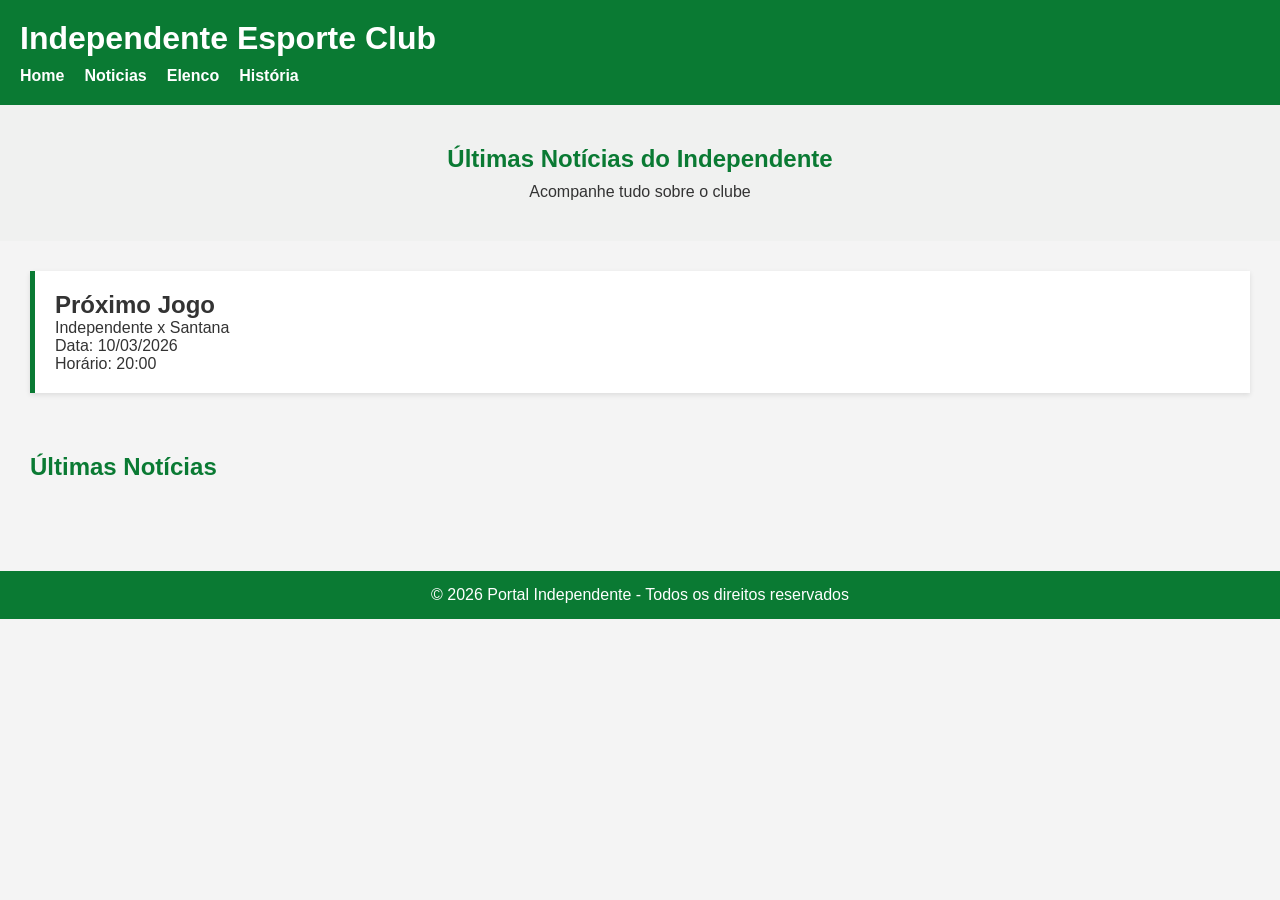
==== pages/index.html @ 354310a4 "estrutura html da pagina de elenco feita" ====
<!DOCTYPE html>
<html lang="pt-br">
<head>
    <meta charset="UTF-8">
    <meta name="viewport" content="width=device-width, initial-scale=1.0">
    <link rel="stylesheet" href="/css/style.css">
    <title>Portal Independente</title>
</head>
<body>
    <header>
        <div class="logo">
            <h1>Independente Esporte Club</h1>
        </div>

        <nav>
            <ul>
                <li><a href="index.html">Home</a></li>
                <li><a href="noticias.html">Noticias</a></li>
                <li><a href="elenco.html">Elenco</a></li>
                <li><a href="historia.html">História</a></li>
            </ul>
        </nav>
    </header>

    <section class="banner">
        <h2>Últimas Notícias do Independente</h2>
        <p>Acompanhe tudo sobre o clube</p>
    </section>

    <section class="proximo-jogo">
        <h2>Próximo Jogo</h2>
        <p>Independente x Santana</p>
        <p>Data: 10/03/2026</p>
        <p>Horário: 20:00</p>
    </section>

    <section class="noticias">
        <h2>Últimas Notícias</h2>

        <div id="container-noticias">
            <!-- Aki o JavaScript vai inserir as notícias -->
        </div>
    </section>

    <footer>
        <p>&copy; 2026 Portal Independente - Todos os direitos reservados</p>
    </footer>
</body>
</html>
---- css/style.css ----
* {
    margin: 0px;
    padding: 0px;
    box-sizing: border-box;
}

body {
    font-family: Arial, Helvetica, sans-serif;
    background-color: #f4f4f4;
    color: #333;
}

header {
    background-color: #0a7a33;
    color: #ffff;
    padding: 20px;
}

header h1 {
    margin-bottom: 10px;
}

nav ul {
    list-style: none;
    display: flex;
    gap: 20px;
}

nav a {
    text-decoration: none;
    color: #ffff;
    font-weight: bold;
}

nav a:hover {
    text-decoration: underline;
}

.banner {
    background-color: #e5ebe649;
    padding: 40px;
    text-align: center;
}

.banner h2 {
    color: #0a7a33;
    margin-bottom: 10px;
}

.proximo-jogo {
    background-color: #ffff;
    margin: 30px;
    padding: 20px;
    border-left: 5px solid #0a7a33;
    box-shadow: 0 2px 5px rgba(0,0,0,0.1);
}

.proximo-jogo:hover {
    border-left: 20px solid #0a7a33;
    transition: 0.3s;
}

.noticias {
    padding: 30px;
}

.noticias h2 {
    margin-bottom: 20px;
    color: #0a7a33;
}

#container-noticias {
    display: flex;
    gap: 20px;
    flex-wrap: wrap;
}

.card {
    background-color: #ffff;
    width: 300px;
    padding: 15px;
    border-radius: 8px;
    box-shadow: 0 2px 8px rgba(0,0,0,0.1);
    transition: 0.3s;
}

.card:hover {
    transform: translateY(-5px);
}

.card h3 {
    margin-bottom: 10px;
    color: #0a7a33;
}

.card p {
    font-size: 14px;
}

footer {
    background-color: #0a7a33;
    color: #ffff;
    text-align: center;
    padding: 15px;
    margin-top: 40px;
}
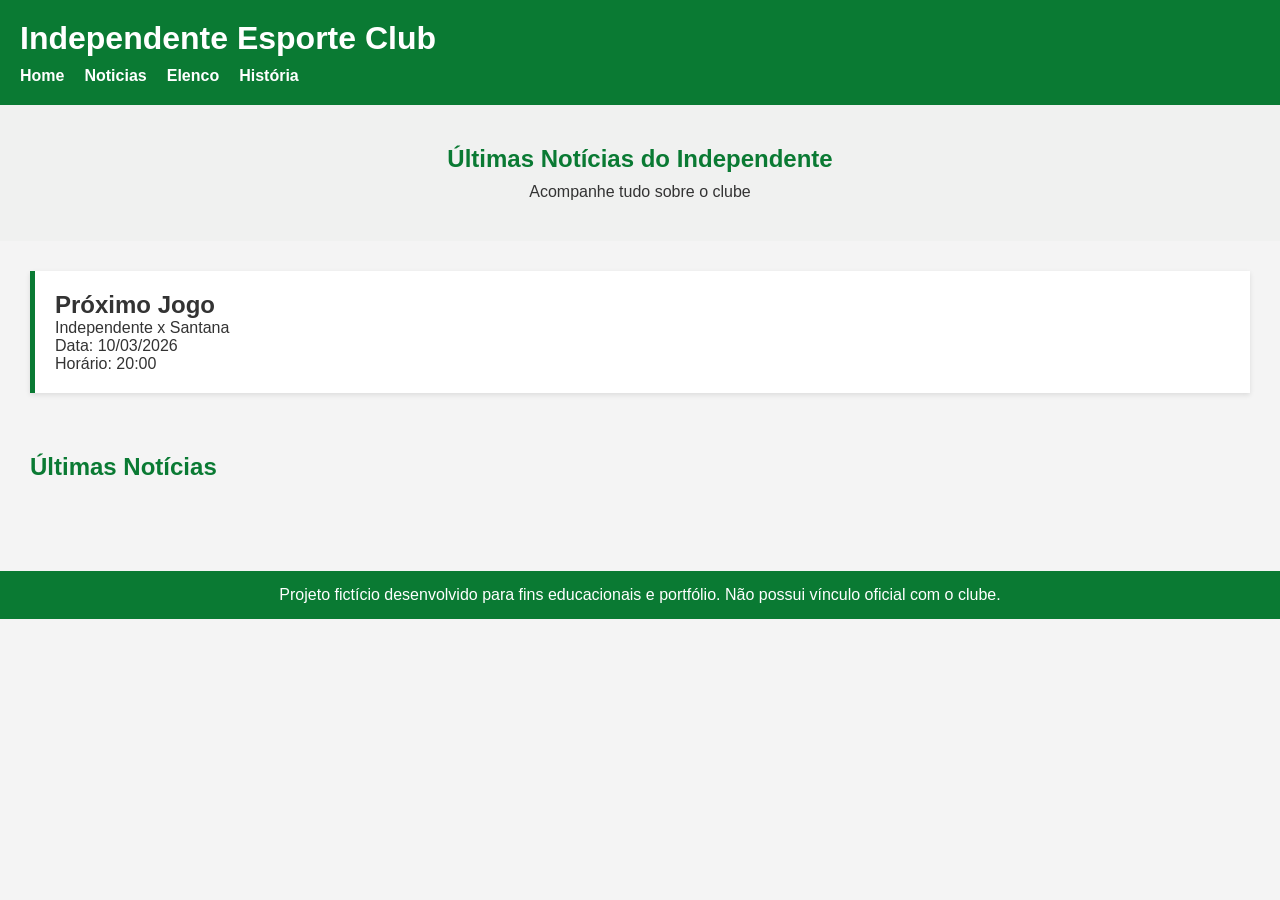
==== commit b8fc3618: "pagina elenco iniciada + adição do icone" ====
--- a/pages/index.html
+++ b/pages/index.html
@@ -4,7 +4,8 @@
     <meta charset="UTF-8">
     <meta name="viewport" content="width=device-width, initial-scale=1.0">
     <link rel="stylesheet" href="/css/style.css">
-    <title>Portal Independente</title>
+    <link rel="shortcut icon" href="/assets/icons/icone.ico" type="image/x-icon">
+    <title>Independente News AP</title>
 </head>
 <body>
     <header>
@@ -43,7 +44,8 @@
     </section>
 
     <footer>
-        <p>&copy; 2026 Portal Independente - Todos os direitos reservados</p>
+        <p>Projeto fictício desenvolvido para fins educacionais e portfólio.
+           Não possui vínculo oficial com o clube.</p>
     </footer>
 </body>
 </html>
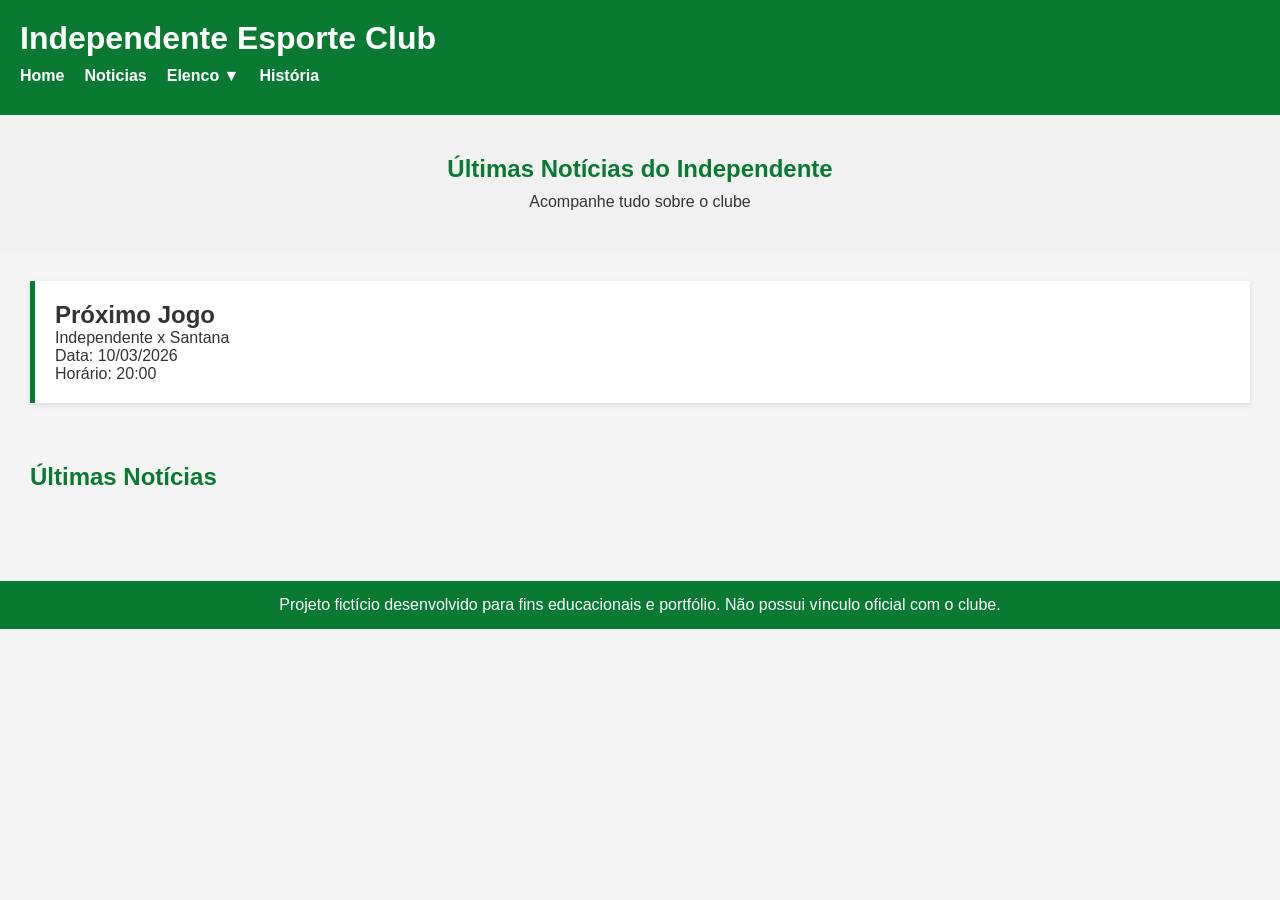
==== commit f3786b1f: "novas paginas pagina jogadores finalizado" ====
--- a/pages/index.html
+++ b/pages/index.html
@@ -17,7 +17,14 @@
             <ul>
                 <li><a href="index.html">Home</a></li>
                 <li><a href="noticias.html">Noticias</a></li>
-                <li><a href="elenco.html">Elenco</a></li>
+                <li class="dropdown">
+                    <a href="#">Elenco ▼</a>
+
+                    <ul class="submenu">
+                        <li><a href="jogadores.html">Jogadores</a></li>
+                        <li><a href="#">Comissão Técnica</a></li>
+                    </ul>
+                </li>
                 <li><a href="historia.html">História</a></li>
             </ul>
         </nav>
--- a/css/style.css
+++ b/css/style.css
@@ -36,6 +36,47 @@
 nav a:hover {
     text-decoration: underline;
 }
+
+.dropdown {
+    position: relative;
+    padding-bottom: 10px;
+}
+
+.submenu {
+    position: absolute;
+    top: 100%;
+    left: 0;
+    background-color: #ffff;
+    border-radius: 15px;
+    list-style: none;
+    padding: 20px;
+    display: none;
+    width: 200px;
+}
+
+.submenu li {
+    margin-bottom: 15px;
+}
+
+.submenu li:last-child {
+    margin-bottom: 0;
+}
+
+.submenu a {
+    color: #0a7a33;
+    text-decoration: none;
+    font-weight: bold;
+}
+
+/* Mostrar menu ao passar o mouse */
+.dropdown:hover .submenu {
+    display: block;
+}
+
+.dropdown a {
+    position: relative;
+}
+
 
 .banner {
     background-color: #e5ebe649;
@@ -98,6 +139,51 @@
     font-size: 14px;
 }
 
+.elenco {
+    padding: 40px;
+    text-align: center;
+}
+
+.conteiner-elenco {
+    display: flex;
+    justify-content: center;
+    gap: 30px;
+    flex-wrap: wrap;
+    margin-top: 30px;
+}
+
+.card-jogador {
+    background-color: #ffff;
+    width: 250px;
+    padding: 20px;
+    border-radius: 10px;
+    box-shadow: 0 2px 8px rgba(0,0,0,0.1);
+    transition: 0.3s;
+}
+
+.card-jogador:hover {
+    transform: translateY(-5px);
+}
+
+.card-jogador img {
+    width: 100%;
+    height: 200px;
+    object-fit: cover;
+    border-radius: 8px;
+    margin-bottom: 15px;
+}
+
+.card-jogador h3 {
+    color: #0a7a33;
+    margin-bottom: 5px;
+}
+
+.card-jogador span {
+    display: block;
+    margin-top: 5px;
+    font-weight: bold;
+}
+
 footer {
     background-color: #0a7a33;
     color: #ffff;
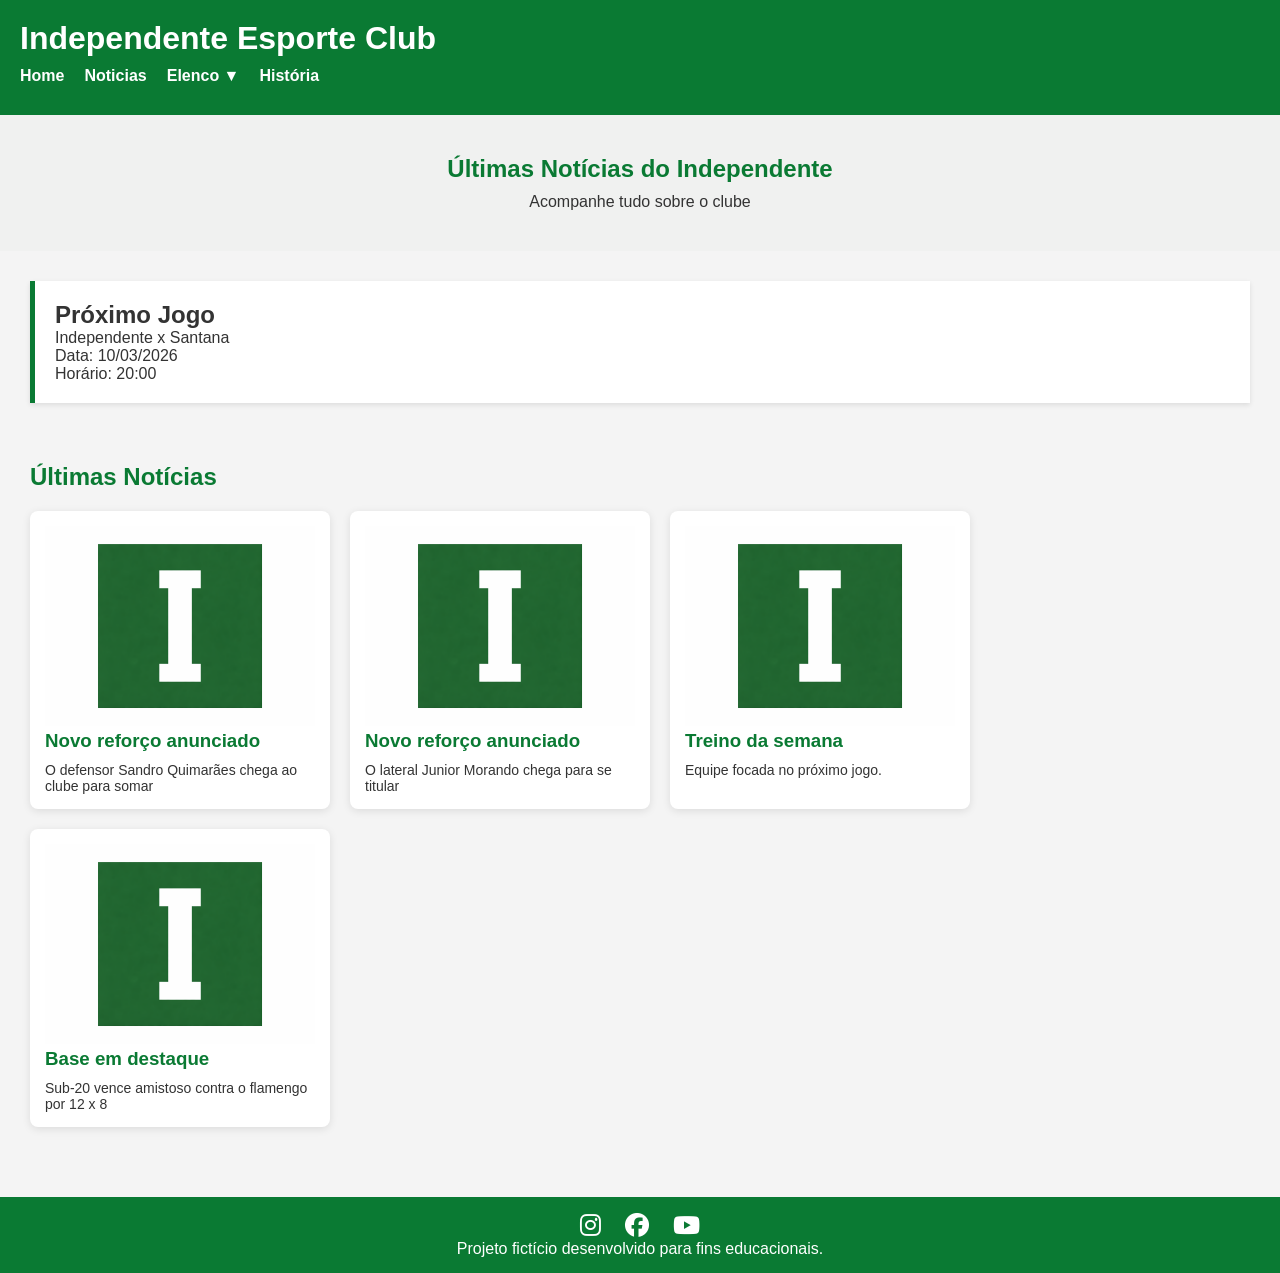
==== commit 291b35a0: "ajustes no css" ====
--- a/pages/index.html
+++ b/pages/index.html
@@ -3,6 +3,7 @@
 <head>
     <meta charset="UTF-8">
     <meta name="viewport" content="width=device-width, initial-scale=1.0">
+    <link rel="stylesheet" href="https://cdnjs.cloudflare.com/ajax/libs/font-awesome/6.5.0/css/all.min.css">
     <link rel="stylesheet" href="/css/style.css">
     <link rel="shortcut icon" href="/assets/icons/icone.ico" type="image/x-icon">
     <title>Independente News AP</title>
@@ -22,7 +23,7 @@
 
                     <ul class="submenu">
                         <li><a href="jogadores.html">Jogadores</a></li>
-                        <li><a href="#">Comissão Técnica</a></li>
+                        <li><a href="comitecnica.html">Comissão Técnica</a></li>
                     </ul>
                 </li>
                 <li><a href="historia.html">História</a></li>
@@ -51,8 +52,17 @@
     </section>
 
     <footer>
-        <p>Projeto fictício desenvolvido para fins educacionais e portfólio.
-           Não possui vínculo oficial com o clube.</p>
+        <div class="redes">
+            <a href="https://www.instagram.com/independenteap?igsh=eTB6eXF6czdxbGc3" target="_blank"><i class="fa-brands fa-instagram"></i></a>
+            <a href="facebook.com/IndependenteAP" target="_blank"><i class="fa-brands fa-facebook"></i></a>
+            <a href="www.youtube.com/@carcaratv" target="_blank"><i class="fa-brands fa-youtube"></i></a>
+        </div>
+
+        <p>Projeto fictício desenvolvido para fins educacionais.</p>
     </footer>
+
+    <script src="/js/script.js">
+        
+    </script>
 </body>
 </html>
--- a/css/style.css
+++ b/css/style.css
@@ -21,7 +21,7 @@
     margin-bottom: 10px;
 }
 
-nav ul {
+nav ul{
     list-style: none;
     display: flex;
     gap: 20px;
@@ -106,7 +106,7 @@
     padding: 30px;
 }
 
-.noticias h2 {
+.noticias h2, .elenco h2, .tecnica h2 {
     margin-bottom: 20px;
     color: #0a7a33;
 }
@@ -139,12 +139,18 @@
     font-size: 14px;
 }
 
-.elenco {
+.card img {
+    width: 100%;
+    height: 200px;
+    object-fit: cover;
+}
+
+.elenco, .tecnica {
     padding: 40px;
     text-align: center;
 }
 
-.conteiner-elenco {
+.container-elenco, .container-tecnica {
     display: flex;
     justify-content: center;
     gap: 30px;
@@ -152,7 +158,7 @@
     margin-top: 30px;
 }
 
-.card-jogador {
+.card-jogador, .card-tecnica {
     background-color: #ffff;
     width: 250px;
     padding: 20px;
@@ -161,11 +167,11 @@
     transition: 0.3s;
 }
 
-.card-jogador:hover {
+.card-jogador:hover, .card-tecnica:hover {
     transform: translateY(-5px);
 }
 
-.card-jogador img {
+.card-jogador img, .card-tecnica img {
     width: 100%;
     height: 200px;
     object-fit: cover;
@@ -173,15 +179,58 @@
     margin-bottom: 15px;
 }
 
-.card-jogador h3 {
+.card-jogador h3, .card-tecnica h3 {
     color: #0a7a33;
     margin-bottom: 5px;
 }
 
-.card-jogador span {
+.card-jogador span, .card-tecnica span {
     display: block;
     margin-top: 5px;
     font-weight: bold;
+}
+
+main {
+    min-width: 300px;
+    max-width: 1000px;
+    background-color: white;
+    margin: auto;
+    padding: 20px;
+    margin-bottom: 30px;
+    box-shadow: 0px 0px 10px rgba(0, 0, 0, 0.1);
+    border-bottom-left-radius: 10px;
+    border-bottom-right-radius: 10px;
+}
+
+main h2 {
+    color: #0a7a33;
+    font-size: 1.3em;
+    font-family: Arial, Helvetica, sans-serif;
+    text-indent: 8px;
+}
+
+main p {
+    text-indent: 30px;
+    text-align: justify;
+    padding: 15px 0px 15px 0px;
+    font-size: 1em;
+    line-height: 2em;
+}
+
+main strong {
+    color: #0a7a33;
+    font-weight: bold;
+}
+
+main ol {
+    padding-bottom: 5px;
+    padding-left: 25px;
+}
+
+.redes a{
+    font-size: 24px;
+    color: white;
+    margin: 10px;
 }
 
 footer {
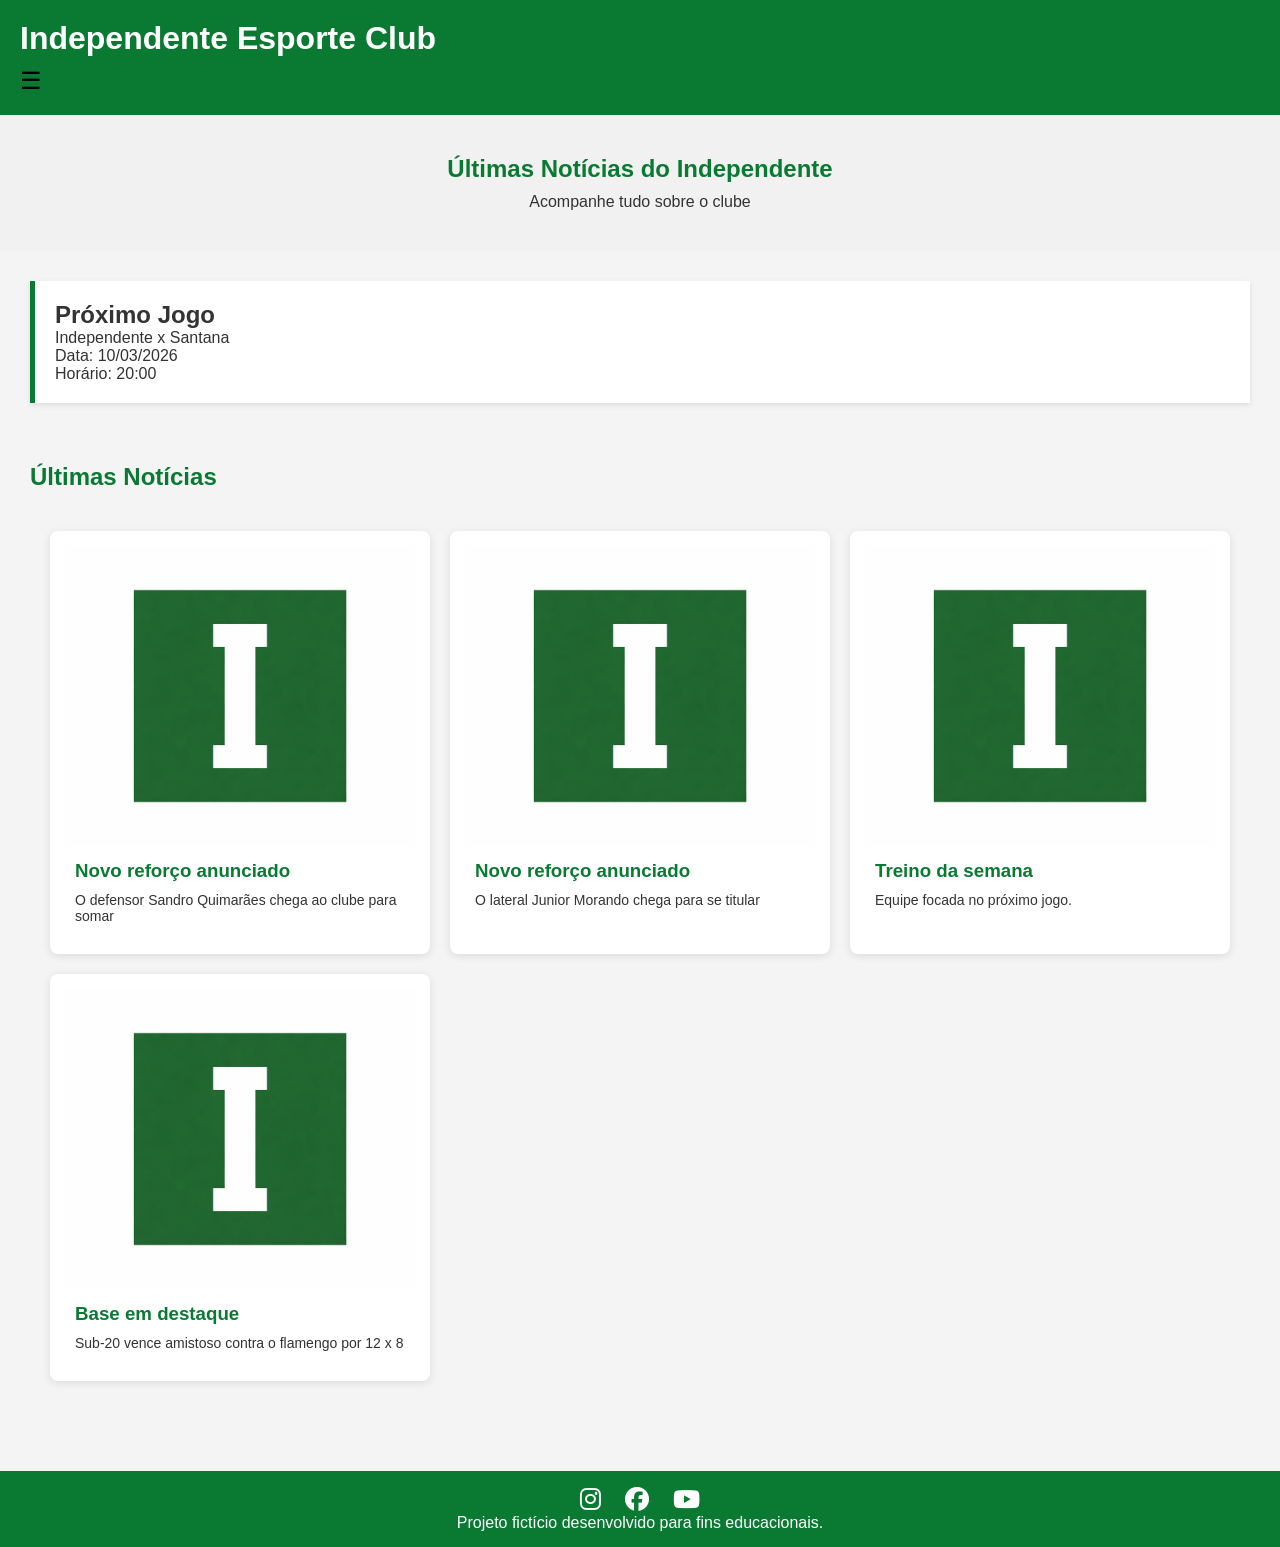
==== commit 1b24a87d: "atualização do menu para mobile" ====
--- a/pages/index.html
+++ b/pages/index.html
@@ -14,8 +14,10 @@
             <h1>Independente Esporte Club</h1>
         </div>
 
+        <button class="menu-toggle">☰</button>
+
         <nav>
-            <ul>
+            <ul class="menu">
                 <li><a href="index.html">Home</a></li>
                 <li><a href="noticias.html">Noticias</a></li>
                 <li class="dropdown">
--- a/css/style.css
+++ b/css/style.css
@@ -1,83 +1,100 @@
-
+/* RESET */
 * {
     margin: 0px;
     padding: 0px;
     box-sizing: border-box;
 }
 
+/* HEADER */
+header {
+    background-color: #0a7a33;
+    color: #ffff;
+    padding: 20px;
+}
+
+header h1 {
+    margin-bottom: 10px;
+}
+
+/* MENU */
+nav ul{
+    list-style: none;
+    display: flex;
+    gap: 20px;
+}
+
+nav a {
+    text-decoration: none;
+    color: #ffff;
+    font-weight: bold;
+}
+
+nav a:hover {
+    text-decoration: underline;
+}
+
+.dropdown {
+    position: relative;
+    padding-bottom: 10px;
+}
+
+.submenu {
+    position: absolute;
+    top: 100%;
+    left: 0;
+    background-color: #ffff;
+    border-radius: 15px;
+    list-style: none;
+    padding: 20px;
+    display: none;
+    width: 200px;
+}
+
+.submenu li {
+    margin-bottom: 15px;
+}
+
+.submenu li:last-child {
+    margin-bottom: 0;
+}
+
+.submenu a {
+    color: #0a7a33;
+    text-decoration: none;
+    font-weight: bold;
+}
+
+.dropdown:hover .submenu { /* Mostrar menu ao passar o mouse */
+    display: block;
+}
+
+.dropdown a {
+    position: relative;
+}
+
+.menu {
+    display: none;
+    flex-direction: column;
+}
+
+.menu:active {
+    display: flex;
+}
+
+.menu-toggle {
+    font-size: 24px;
+    background: none;
+    border: none;
+    cursor: pointer;
+}
+
+/* CARDS */
 body {
     font-family: Arial, Helvetica, sans-serif;
     background-color: #f4f4f4;
     color: #333;
 }
 
-header {
-    background-color: #0a7a33;
-    color: #ffff;
-    padding: 20px;
-}
-
-header h1 {
-    margin-bottom: 10px;
-}
-
-nav ul{
-    list-style: none;
-    display: flex;
-    gap: 20px;
-}
-
-nav a {
-    text-decoration: none;
-    color: #ffff;
-    font-weight: bold;
-}
-
-nav a:hover {
-    text-decoration: underline;
-}
-
-.dropdown {
-    position: relative;
-    padding-bottom: 10px;
-}
-
-.submenu {
-    position: absolute;
-    top: 100%;
-    left: 0;
-    background-color: #ffff;
-    border-radius: 15px;
-    list-style: none;
-    padding: 20px;
-    display: none;
-    width: 200px;
-}
-
-.submenu li {
-    margin-bottom: 15px;
-}
-
-.submenu li:last-child {
-    margin-bottom: 0;
-}
-
-.submenu a {
-    color: #0a7a33;
-    text-decoration: none;
-    font-weight: bold;
-}
-
-/* Mostrar menu ao passar o mouse */
-.dropdown:hover .submenu {
-    display: block;
-}
-
-.dropdown a {
-    position: relative;
-}
-
-
 .banner {
     background-color: #e5ebe649;
     padding: 40px;
@@ -112,16 +129,18 @@
 }
 
 #container-noticias {
-    display: flex;
+    display: grid;
+    grid-template-columns: 1fr;
     gap: 20px;
-    flex-wrap: wrap;
+    padding: 20px;
 }
 
 .card {
     background-color: #ffff;
-    width: 300px;
+    width: 100%;
     padding: 15px;
     border-radius: 8px;
+    overflow: hidden;
     box-shadow: 0 2px 8px rgba(0,0,0,0.1);
     transition: 0.3s;
 }
@@ -131,17 +150,19 @@
 }
 
 .card h3 {
-    margin-bottom: 10px;
+    padding: 10px;
+    margin: 0;
     color: #0a7a33;
 }
 
 .card p {
+    padding: 0 10px 15px;
     font-size: 14px;
 }
 
 .card img {
     width: 100%;
-    height: 200px;
+    height: 300px; 
     object-fit: cover;
 }
 
@@ -233,10 +254,24 @@
     margin: 10px;
 }
 
+/* FOOTER */
 footer {
     background-color: #0a7a33;
     color: #ffff;
     text-align: center;
     padding: 15px;
     margin-top: 40px;
+}
+
+/* RESPONSIVO-Tablet */
+@media screen and (min-width:768px){
+    #container-noticias{
+        grid-template-columns: 1fr 1fr;
+    }
+}
+
+@media screen and (min-width: 1024px) {
+    #container-noticias{
+        grid-template-columns: 1fr 1fr 1fr;
+    }
 }
